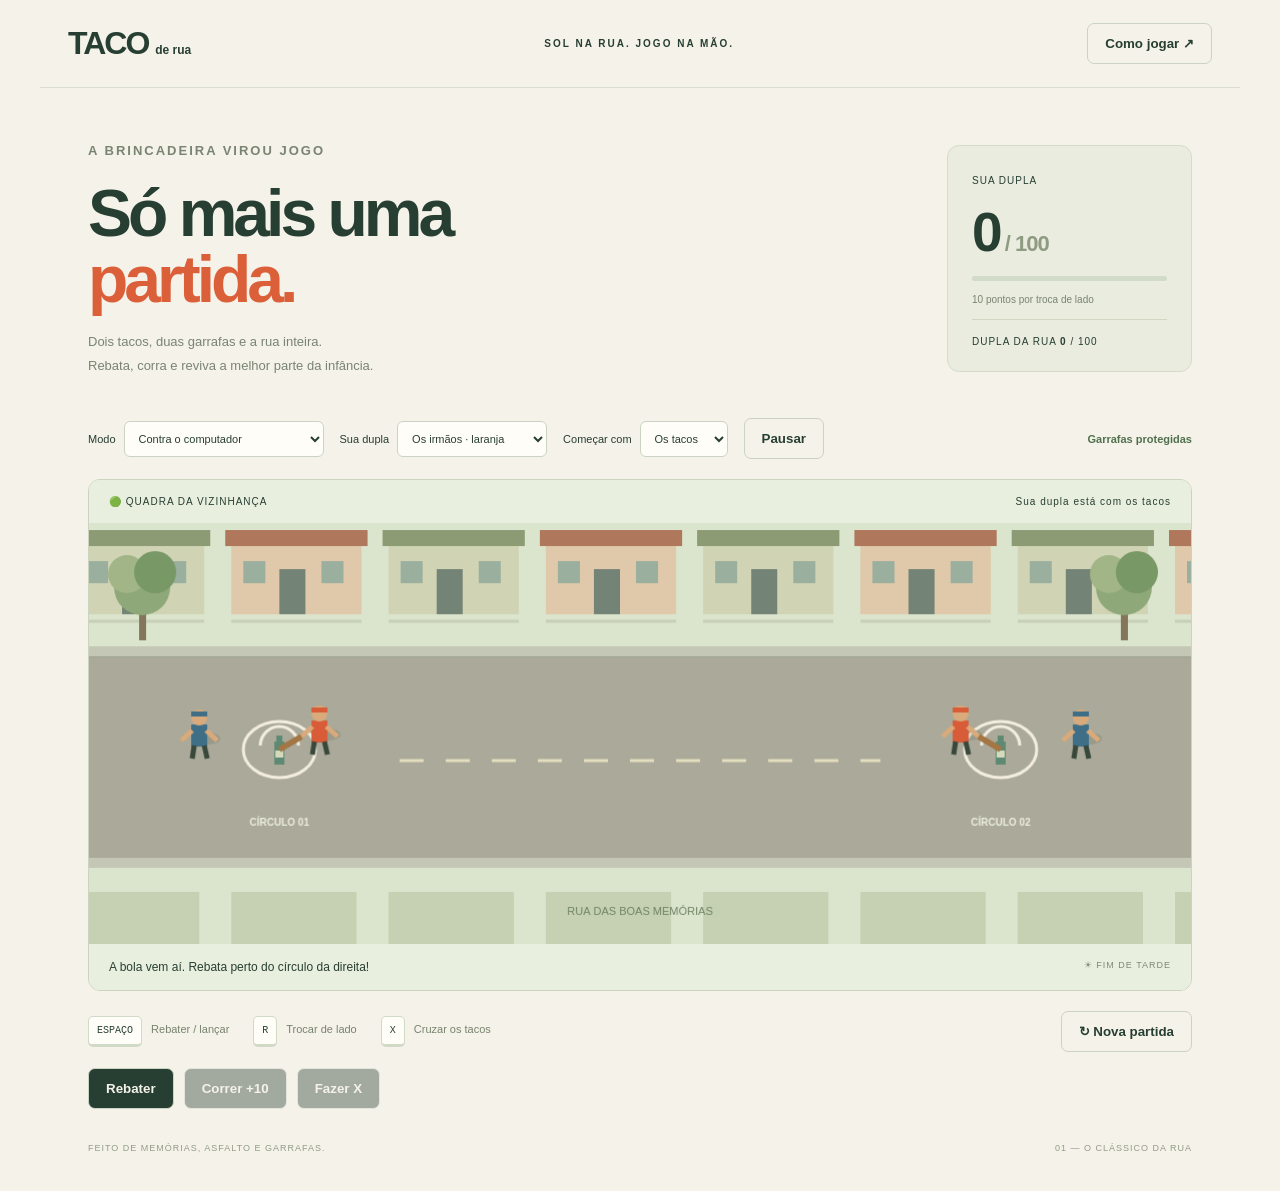
==== index.html @ e51ecdd3 "Add playable taco game with solo and local two-player modes" ====
<!doctype html>
<html lang="pt-BR"><head><meta charset="utf-8"><meta name="viewport" content="width=device-width,initial-scale=1"><title>Taco de rua</title><link rel="stylesheet" href="style.css"></head>
<body><header><a href="./">TACO <small>de rua</small></a><span>SOL NA RUA. JOGO NA MÃO.</span><button id="help">Como jogar ↗</button></header><main>
<section class="intro"><div><p class="eyebrow">A BRINCADEIRA VIROU JOGO</p><h1>Só mais uma<br><em>partida.</em></h1><p>Dois tacos, duas garrafas e a rua inteira.<br>Rebata, corra e reviva a melhor parte da infância.</p></div><aside><label id="teamLabel">SUA DUPLA</label><strong><span id="score">0</span><small> / 100</small></strong><div class="progress"><i id="progress"></i></div><p>10 pontos por troca de lado</p><label><span id="enemyLabel">DUPLA DA RUA</span> <b id="enemyScore">0</b> / 100</label></aside></section>
<section class="match-options"><label>Modo <select id="mode"><option value="solo">Contra o computador</option><option value="local">2 jogadores no mesmo aparelho</option></select></label><label>Sua dupla <select id="team"><option value="orange">Os irmãos · laranja</option><option value="blue">Turma do bairro · azul</option></select></label><label>Começar com <select id="startRole"><option value="bat">Os tacos</option><option value="ball">A bolinha</option></select></label><button id="pause">Pausar</button><span id="danger">Garrafas protegidas</span></section><section class="game"><div class="strip"><span>🟢 QUADRA DA VIZINHANÇA</span><span id="phase">Com os tacos</span></div><canvas id="field" width="1100" height="420" aria-label="Rua com dois círculos, garrafas, batedores e lançadores"></canvas><div class="strip bottom"><span id="message" role="status" aria-live="polite">A bola vem aí!</span><span>☀ FIM DE TARDE</span></div></section>
<section class="controls"><span><kbd>ESPAÇO</kbd> Rebater / lançar</span><span><kbd>R</kbd> Trocar de lado</span><span><kbd>X</kbd> Cruzar os tacos</span><button id="restart">↻ Nova partida</button></section><section class="actions"><button id="hit">Rebater / lançar</button><button id="run">Correr +10</button><button id="cross">Fazer X</button><button id="aim">Alvo: direita ⇄</button><button id="claim" hidden>Gritar vitória!</button></section><section id="localControls" hidden><p><b>Jogador 1</b> · Espaço: ação · R: correr · X: finalizar · A: alvo</p><p><b>Jogador 2</b> · Enter: ação · L: correr · K: finalizar · J: alvo</p><div class="actions"><button id="p2hit">J2 · Lançar</button><button id="p2run">J2 · Correr</button><button id="p2cross">J2 · Fazer X</button><button id="p2aim">J2 · Alvo</button></div><p>As funções trocam; os controles de cada jogador continuam os mesmos. V reivindica a vitória da dupla com os tacos quando a bola fica presa no telhado.</p></section><footer>FEITO DE MEMÓRIAS, ASFALTO E GARRAFAS.<span>01 — O CLÁSSICO DA RUA</span></footer>
<dialog id="result"><p class="eyebrow">FIM DE PARTIDA</p><h2 id="resultTitle"></h2><p id="resultScore"></p><p id="resultStats"></p><button id="rematch">Bora uma revanche!</button><button id="dismissResult">Ver a rua</button></dialog><dialog id="rules"><button id="close" aria-label="Fechar">✕</button><p class="eyebrow">AS REGRAS DA NOSSA RUA</p><h2>Bora jogar taco?</h2><p>Você começa com os tacos. Use <b>Espaço</b> para rebater quando a bola chegar perto do batedor da direita. Enquanto a dupla adversária busca a bola, use <b>R</b> para trocar de círculo. Cada troca completa vale <b>10 pontos</b>.</p><p>Durante a corrida, as garrafas ficam desprotegidas. Se uma for derrubada, as duplas trocam de função. Quando estiver com a bola, use <b>Espaço</b> para lançar. A bola precisa chegar à garrafa enquanto os adversários estão fora dos círculos! Use <b>A</b> ou o botão de alvo para escolher a ponta. Aguarde buscar a bola antes de lançar de novo.</p><p>Ao chegar a <b>100 pontos</b>, use <b>X</b> para ir ao meio e cruzar os tacos no chão. Se a bola ficar presa no telhado, use <b>V</b> ou “Gritar vitória!” para vencer pela regra especial.</p><p>Escolha sua dupla e a função inicial antes de uma nova partida. Use <b>P</b> para pausar. No modo local, cada jogador controla uma dupla de dois personagens. J1 usa Espaço/R/X/A; J2 usa Enter/L/K/J. Os botões também permitem jogar juntos na mesma tela. Aplique o modo escolhido com “Nova partida”. Os pontos de cada dupla são mantidos nas trocas de função.</p><button id="play">Entendi, bora!</button></dialog><script src="game.js"></script></main></body></html>
---- style.css ----
:root{--ink:#273e32;--paper:#f5f2e9;--orange:#db603a}*{box-sizing:border-box}body{margin:0;background:var(--paper);color:var(--ink);font-family:Arial,sans-serif}header{max-width:1200px;margin:auto;height:88px;display:flex;justify-content:space-between;align-items:center;border-bottom:1px solid #d9ddcf;padding:0 28px}header a{font-size:32px;font-weight:900;letter-spacing:-2px;text-decoration:none;color:var(--ink)}header small{font-size:12px;letter-spacing:0}header>span,.eyebrow{font-size:10px;letter-spacing:2px;font-weight:700}button{background:transparent;border:1px solid #cbd3c2;border-radius:7px;padding:12px 17px;color:var(--ink);font-weight:600;cursor:pointer}button:hover{background:#e1e7d7}button:focus-visible{outline:3px solid var(--orange)}main{max-width:1160px;margin:auto;padding:38px 28px}.intro{display:flex;align-items:center;justify-content:space-between;margin-bottom:28px}.eyebrow{color:var(--orange)}h1{font-size:66px;line-height:1;letter-spacing:-4px;margin:18px 0}h1 em{font-style:normal;color:var(--orange)}.intro p{color:#798472;font-size:13px;line-height:1.8}aside{background:#e9ecdf;width:245px;padding:24px;border:1px solid #d5ddc9;border-radius:12px}aside label{font-size:10px;letter-spacing:1px}aside strong{display:block;font-size:55px;letter-spacing:-3px;margin:12px 0}aside small{font-size:22px;color:#8e9b81;letter-spacing:-1px}aside p{font-size:10px!important}aside label:last-child{display:block;border-top:1px solid #cfd7c2;padding-top:16px}.progress{background:#d2dbc7;height:5px;border-radius:5px}.progress i{display:block;background:var(--orange);width:0;height:5px;transition:width .3s}.game{border:1px solid #cbd4bf;border-radius:12px;overflow:hidden}.strip{display:flex;justify-content:space-between;padding:16px 20px;font-size:10px;letter-spacing:1px;background:#e9efdf}.bottom{font-size:12px;letter-spacing:0;min-height:46px}.bottom>span:last-child{font-size:9px;letter-spacing:1px;color:#7b8972}canvas{display:block;width:100%;background:#dce4cd}.controls{display:flex;align-items:center;gap:24px;margin-top:20px;font-size:11px;color:#77836e}.controls button{margin-left:auto}kbd{display:inline-block;background:#fffdf7;border:1px solid #d1d9c7;border-bottom-width:3px;border-radius:5px;padding:8px;margin-right:6px;color:var(--ink);font-size:10px}.actions{display:flex;gap:10px;margin-top:16px}.actions button{background:var(--ink);color:var(--paper)}button[hidden]{display:none}footer{display:flex;justify-content:space-between;margin-top:34px;font-size:9px;letter-spacing:1px;color:#929c87}dialog{background:var(--paper);color:var(--ink);border:0;border-radius:14px;max-width:480px;padding:30px;line-height:1.6}dialog::backdrop{background:#20392bce}dialog p{font-size:14px}#close{float:right;border:0}#play{background:var(--ink);color:white}@media(max-width:650px){header{height:70px;padding:0 16px}header>span{display:none}main{padding:24px 14px}h1{font-size:46px}.intro{gap:14px}.intro p{font-size:11px}.eyebrow{font-size:8px;letter-spacing:1px}aside{width:150px;padding:15px}aside strong{font-size:38px}aside small{font-size:16px}aside label{font-size:8px}.controls{flex-wrap:wrap;gap:10px}.controls button{margin-left:0}.strip{padding:12px;font-size:8px}.bottom{font-size:10px}.bottom>span:last-child{display:none}.actions button{padding:13px 9px;font-size:11px;flex:1}footer{font-size:7px}footer span{display:none}}

.match-options{display:flex;align-items:center;gap:16px;margin:20px 0;font-size:11px;flex-wrap:wrap}.match-options label{display:flex;gap:8px;align-items:center}select{font:inherit;color:var(--ink);background:#fffdf7;border:1px solid #cbd3c2;border-radius:6px;padding:10px}#danger{margin-left:auto;color:#50704d;font-weight:700}#danger.exposed{color:#c34328}button:disabled{opacity:.4;cursor:default}.actions{flex-wrap:wrap}#aim{background:#e2e8d8;color:var(--ink)}.game.paused{opacity:.65}@media(max-width:650px){.match-options{gap:10px}.match-options label{flex:1;flex-wrap:wrap}#danger{margin-left:0}.actions button{min-width:90px}}

#localControls{margin-top:20px;padding:18px;background:#e9ecdf;border-radius:10px;font-size:12px;line-height:1.6}#localControls[hidden]{display:none}#result button{margin:5px 5px 0 0}#rematch{background:var(--ink);color:white}#resultTitle{font-size:28px}select{max-width:100%}
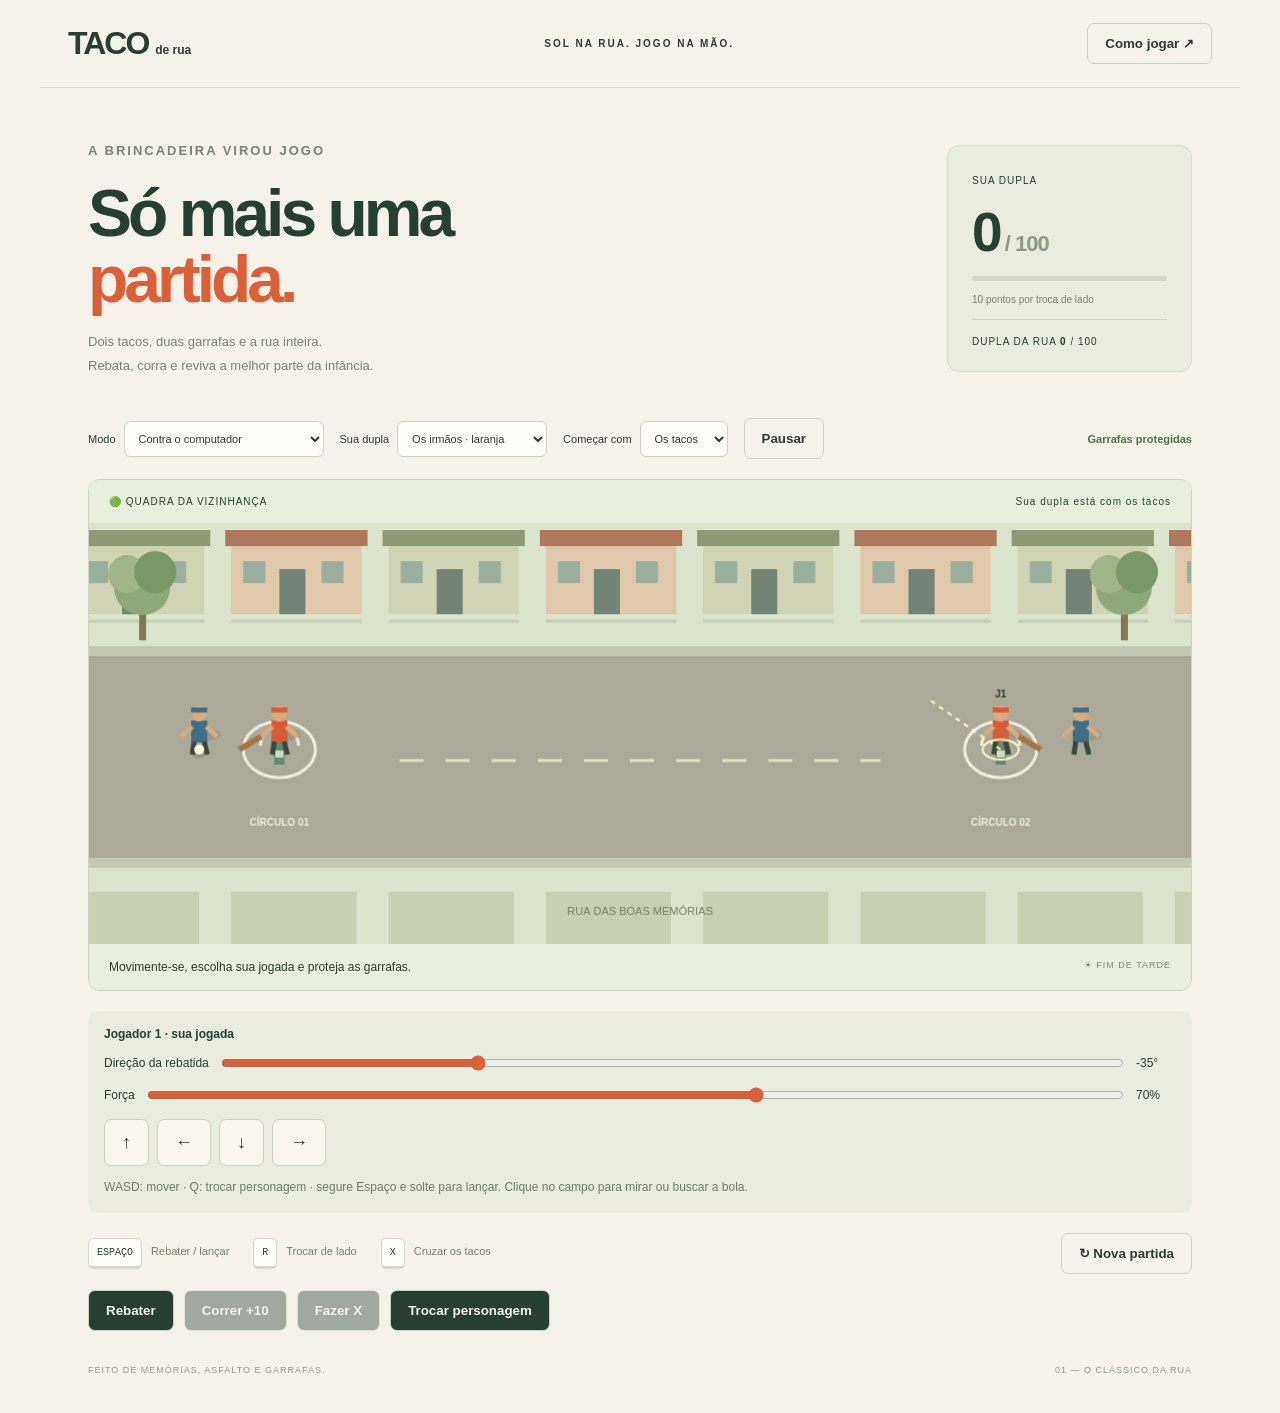
==== commit 1f2ba705: "Give taco players free movement, aimed throws and variable batting physics" ====
--- a/index.html
+++ b/index.html
@@ -3,5 +3,5 @@
 <body><header><a href="./">TACO <small>de rua</small></a><span>SOL NA RUA. JOGO NA MÃO.</span><button id="help">Como jogar ↗</button></header><main>
 <section class="intro"><div><p class="eyebrow">A BRINCADEIRA VIROU JOGO</p><h1>Só mais uma<br><em>partida.</em></h1><p>Dois tacos, duas garrafas e a rua inteira.<br>Rebata, corra e reviva a melhor parte da infância.</p></div><aside><label id="teamLabel">SUA DUPLA</label><strong><span id="score">0</span><small> / 100</small></strong><div class="progress"><i id="progress"></i></div><p>10 pontos por troca de lado</p><label><span id="enemyLabel">DUPLA DA RUA</span> <b id="enemyScore">0</b> / 100</label></aside></section>
 <section class="match-options"><label>Modo <select id="mode"><option value="solo">Contra o computador</option><option value="local">2 jogadores no mesmo aparelho</option></select></label><label>Sua dupla <select id="team"><option value="orange">Os irmãos · laranja</option><option value="blue">Turma do bairro · azul</option></select></label><label>Começar com <select id="startRole"><option value="bat">Os tacos</option><option value="ball">A bolinha</option></select></label><button id="pause">Pausar</button><span id="danger">Garrafas protegidas</span></section><section class="game"><div class="strip"><span>🟢 QUADRA DA VIZINHANÇA</span><span id="phase">Com os tacos</span></div><canvas id="field" width="1100" height="420" aria-label="Rua com dois círculos, garrafas, batedores e lançadores"></canvas><div class="strip bottom"><span id="message" role="status" aria-live="polite">A bola vem aí!</span><span>☀ FIM DE TARDE</span></div></section>
-<section class="controls"><span><kbd>ESPAÇO</kbd> Rebater / lançar</span><span><kbd>R</kbd> Trocar de lado</span><span><kbd>X</kbd> Cruzar os tacos</span><button id="restart">↻ Nova partida</button></section><section class="actions"><button id="hit">Rebater / lançar</button><button id="run">Correr +10</button><button id="cross">Fazer X</button><button id="aim">Alvo: direita ⇄</button><button id="claim" hidden>Gritar vitória!</button></section><section id="localControls" hidden><p><b>Jogador 1</b> · Espaço: ação · R: correr · X: finalizar · A: alvo</p><p><b>Jogador 2</b> · Enter: ação · L: correr · K: finalizar · J: alvo</p><div class="actions"><button id="p2hit">J2 · Lançar</button><button id="p2run">J2 · Correr</button><button id="p2cross">J2 · Fazer X</button><button id="p2aim">J2 · Alvo</button></div><p>As funções trocam; os controles de cada jogador continuam os mesmos. V reivindica a vitória da dupla com os tacos quando a bola fica presa no telhado.</p></section><footer>FEITO DE MEMÓRIAS, ASFALTO E GARRAFAS.<span>01 — O CLÁSSICO DA RUA</span></footer>
-<dialog id="result"><p class="eyebrow">FIM DE PARTIDA</p><h2 id="resultTitle"></h2><p id="resultScore"></p><p id="resultStats"></p><button id="rematch">Bora uma revanche!</button><button id="dismissResult">Ver a rua</button></dialog><dialog id="rules"><button id="close" aria-label="Fechar">✕</button><p class="eyebrow">AS REGRAS DA NOSSA RUA</p><h2>Bora jogar taco?</h2><p>Você começa com os tacos. Use <b>Espaço</b> para rebater quando a bola chegar perto do batedor da direita. Enquanto a dupla adversária busca a bola, use <b>R</b> para trocar de círculo. Cada troca completa vale <b>10 pontos</b>.</p><p>Durante a corrida, as garrafas ficam desprotegidas. Se uma for derrubada, as duplas trocam de função. Quando estiver com a bola, use <b>Espaço</b> para lançar. A bola precisa chegar à garrafa enquanto os adversários estão fora dos círculos! Use <b>A</b> ou o botão de alvo para escolher a ponta. Aguarde buscar a bola antes de lançar de novo.</p><p>Ao chegar a <b>100 pontos</b>, use <b>X</b> para ir ao meio e cruzar os tacos no chão. Se a bola ficar presa no telhado, use <b>V</b> ou “Gritar vitória!” para vencer pela regra especial.</p><p>Escolha sua dupla e a função inicial antes de uma nova partida. Use <b>P</b> para pausar. No modo local, cada jogador controla uma dupla de dois personagens. J1 usa Espaço/R/X/A; J2 usa Enter/L/K/J. Os botões também permitem jogar juntos na mesma tela. Aplique o modo escolhido com “Nova partida”. Os pontos de cada dupla são mantidos nas trocas de função.</p><button id="play">Entendi, bora!</button></dialog><script src="game.js"></script></main></body></html>
+<section class="skill-controls"><div><b>Jogador 1 · sua jogada</b><label>Direção da rebatida <input id="angle1" type="range" min="-80" max="80" value="-35"><output id="angleValue1">-35°</output></label><label>Força <input id="power1" type="range" min="20" max="100" value="70"><output id="powerValue1">70%</output></label><div class="dpad" aria-label="Movimento do jogador 1"><button data-move="w">↑</button><button data-move="a">←</button><button data-move="s">↓</button><button data-move="d">→</button></div><p>WASD: mover · Q: trocar personagem · segure Espaço e solte para lançar. Clique no campo para mirar ou buscar a bola.</p></div><div id="skill2" hidden><b>Jogador 2 · sua jogada</b><label>Direção da rebatida <input id="angle2" type="range" min="-80" max="80" value="35"><output id="angleValue2">35°</output></label><label>Força <input id="power2" type="range" min="20" max="100" value="70"><output id="powerValue2">70%</output></label><div class="dpad" aria-label="Movimento do jogador 2"><button data-move="arrowup">↑</button><button data-move="arrowleft">←</button><button data-move="arrowdown">↓</button><button data-move="arrowright">→</button></div><p>Setas: mover · /: trocar personagem · segure Enter e solte para lançar.</p></div></section><section class="controls"><span><kbd>ESPAÇO</kbd> Rebater / lançar</span><span><kbd>R</kbd> Trocar de lado</span><span><kbd>X</kbd> Cruzar os tacos</span><button id="restart">↻ Nova partida</button></section><section class="actions"><button id="hit">Rebater / lançar</button><button id="run">Correr +10</button><button id="cross">Fazer X</button><button id="switch">Trocar personagem</button><button id="aim">Alvo: direita ⇄</button><button id="claim" hidden>Gritar vitória!</button></section><section id="localControls" hidden><p><b>Jogador 1</b> · Espaço: ação · R: correr · X: finalizar · Q: trocar personagem</p><p><b>Jogador 2</b> · Enter: ação · L: correr · K: finalizar · /: trocar personagem</p><div class="actions"><button id="p2hit">J2 · Lançar</button><button id="p2run">J2 · Correr</button><button id="p2cross">J2 · Fazer X</button><button id="p2switch">J2 · Trocar personagem</button><button id="p2aim">J2 · Alvo</button></div><p>As funções trocam; os controles de cada jogador continuam os mesmos. V reivindica a vitória da dupla com os tacos quando a bola fica presa no telhado.</p></section><footer>FEITO DE MEMÓRIAS, ASFALTO E GARRAFAS.<span>01 — O CLÁSSICO DA RUA</span></footer>
+<dialog id="result"><p class="eyebrow">FIM DE PARTIDA</p><h2 id="resultTitle"></h2><p id="resultScore"></p><p id="resultStats"></p><button id="rematch">Bora uma revanche!</button><button id="dismissResult">Ver a rua</button></dialog><dialog id="rules"><button id="close" aria-label="Fechar">✕</button><p class="eyebrow">AS REGRAS DA NOSSA RUA</p><h2>Bora jogar taco?</h2><p><b>Movimento livre:</b> J1 usa WASD e Q para alternar os dois personagens. J2 usa as setas e / para alternar. Fora do círculo, sua garrafa fica vulnerável. R (J1) ou L (J2) manda a dupla correr para os círculos opostos; você também pode mover cada personagem manualmente.</p><p><b>Rebatida:</b> escolha direção e força nos controles e aperte Espaço (J1) ou Enter (J2) quando a bola estiver perto do taco. A posição, a direção e a força mudam onde a bola cai.</p><p><b>Bolinha:</b> mova seu personagem até a bola para pegá-la. Clique no campo para mandar o personagem selecionado até um ponto; com a bola na mão, o clique ajusta a mira. Escolha uma garrafa com o botão de alvo ou mire livremente. Segure Espaço/Enter para carregar e solte para lançar. Os botões lançam usando a força escolhida.</p><p>Cada troca completa vale 10 pontos. Aos 100, X (J1) ou K (J2) leva os tacos ao meio. A bola presa num telhado permite gritar vitória com V. P pausa. O modo e a dupla escolhidos são aplicados em “Nova partida”.</p><button id="play">Entendi, bora!</button></dialog><script src="game.js"></script></main></body></html>
--- a/style.css
+++ b/style.css
@@ -3,3 +3,7 @@
 .match-options{display:flex;align-items:center;gap:16px;margin:20px 0;font-size:11px;flex-wrap:wrap}.match-options label{display:flex;gap:8px;align-items:center}select{font:inherit;color:var(--ink);background:#fffdf7;border:1px solid #cbd3c2;border-radius:6px;padding:10px}#danger{margin-left:auto;color:#50704d;font-weight:700}#danger.exposed{color:#c34328}button:disabled{opacity:.4;cursor:default}.actions{flex-wrap:wrap}#aim{background:#e2e8d8;color:var(--ink)}.game.paused{opacity:.65}@media(max-width:650px){.match-options{gap:10px}.match-options label{flex:1;flex-wrap:wrap}#danger{margin-left:0}.actions button{min-width:90px}}
 
 #localControls{margin-top:20px;padding:18px;background:#e9ecdf;border-radius:10px;font-size:12px;line-height:1.6}#localControls[hidden]{display:none}#result button{margin:5px 5px 0 0}#rematch{background:var(--ink);color:white}#resultTitle{font-size:28px}select{max-width:100%}
+
+.skill-controls{display:flex;gap:20px;margin-top:20px}.skill-controls>div{flex:1;background:#e9ecdf;padding:16px;border-radius:10px;font-size:12px}.skill-controls label{display:flex;align-items:center;gap:10px;margin-top:12px;flex-wrap:wrap}.skill-controls input{flex:1;min-width:90px;accent-color:var(--orange)}.skill-controls output{min-width:40px}.skill-controls p{color:#6d7e65;line-height:1.6;margin-bottom:0}#skill2[hidden]{display:none}canvas{touch-action:none}.actions button{touch-action:manipulation}@media(max-width:650px){.skill-controls{flex-direction:column}}
+
+.dpad{display:flex;gap:8px;margin-top:14px}.dpad button{min-width:45px;font-size:18px;background:#f8f6ec;touch-action:none;user-select:none}.dpad button:active{background:#d4ddc7}
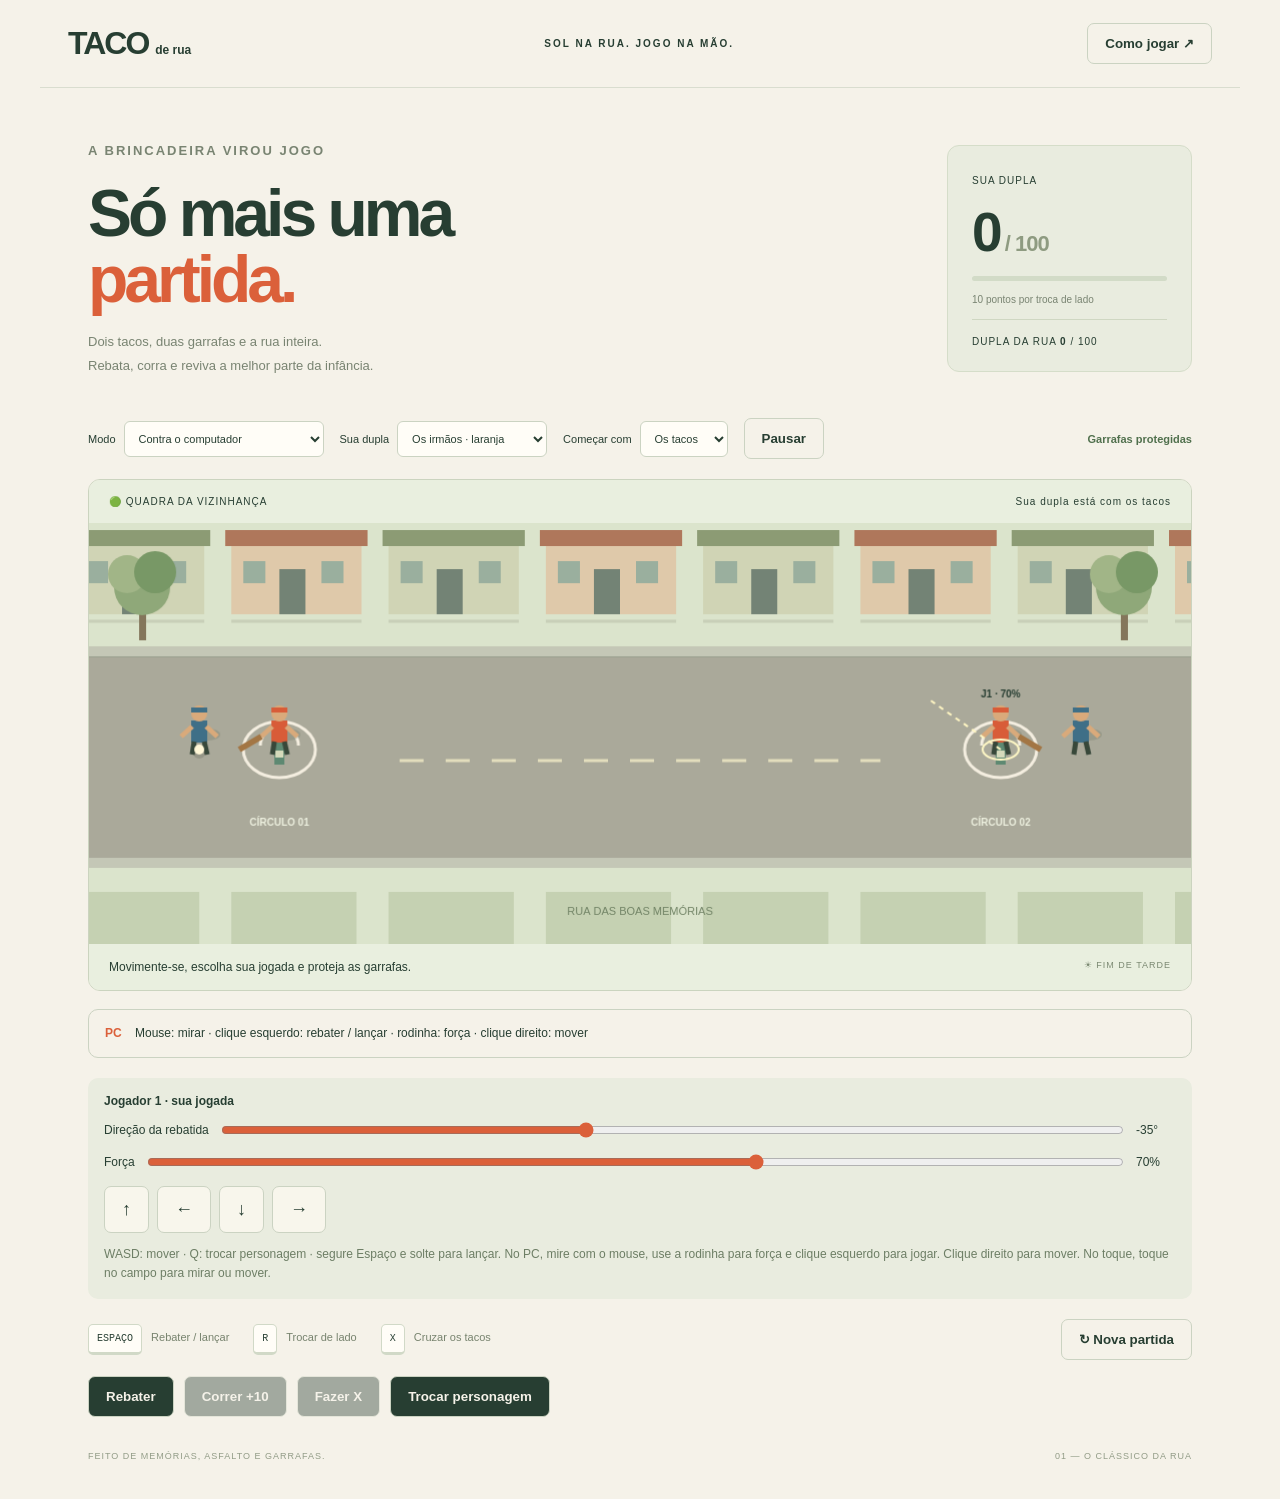
==== commit b6ad1558: "Add mouse aiming, click actions and scroll power controls" ====
--- a/index.html
+++ b/index.html
@@ -3,5 +3,5 @@
 <body><header><a href="./">TACO <small>de rua</small></a><span>SOL NA RUA. JOGO NA MÃO.</span><button id="help">Como jogar ↗</button></header><main>
 <section class="intro"><div><p class="eyebrow">A BRINCADEIRA VIROU JOGO</p><h1>Só mais uma<br><em>partida.</em></h1><p>Dois tacos, duas garrafas e a rua inteira.<br>Rebata, corra e reviva a melhor parte da infância.</p></div><aside><label id="teamLabel">SUA DUPLA</label><strong><span id="score">0</span><small> / 100</small></strong><div class="progress"><i id="progress"></i></div><p>10 pontos por troca de lado</p><label><span id="enemyLabel">DUPLA DA RUA</span> <b id="enemyScore">0</b> / 100</label></aside></section>
 <section class="match-options"><label>Modo <select id="mode"><option value="solo">Contra o computador</option><option value="local">2 jogadores no mesmo aparelho</option></select></label><label>Sua dupla <select id="team"><option value="orange">Os irmãos · laranja</option><option value="blue">Turma do bairro · azul</option></select></label><label>Começar com <select id="startRole"><option value="bat">Os tacos</option><option value="ball">A bolinha</option></select></label><button id="pause">Pausar</button><span id="danger">Garrafas protegidas</span></section><section class="game"><div class="strip"><span>🟢 QUADRA DA VIZINHANÇA</span><span id="phase">Com os tacos</span></div><canvas id="field" width="1100" height="420" aria-label="Rua com dois círculos, garrafas, batedores e lançadores"></canvas><div class="strip bottom"><span id="message" role="status" aria-live="polite">A bola vem aí!</span><span>☀ FIM DE TARDE</span></div></section>
-<section class="skill-controls"><div><b>Jogador 1 · sua jogada</b><label>Direção da rebatida <input id="angle1" type="range" min="-80" max="80" value="-35"><output id="angleValue1">-35°</output></label><label>Força <input id="power1" type="range" min="20" max="100" value="70"><output id="powerValue1">70%</output></label><div class="dpad" aria-label="Movimento do jogador 1"><button data-move="w">↑</button><button data-move="a">←</button><button data-move="s">↓</button><button data-move="d">→</button></div><p>WASD: mover · Q: trocar personagem · segure Espaço e solte para lançar. Clique no campo para mirar ou buscar a bola.</p></div><div id="skill2" hidden><b>Jogador 2 · sua jogada</b><label>Direção da rebatida <input id="angle2" type="range" min="-80" max="80" value="35"><output id="angleValue2">35°</output></label><label>Força <input id="power2" type="range" min="20" max="100" value="70"><output id="powerValue2">70%</output></label><div class="dpad" aria-label="Movimento do jogador 2"><button data-move="arrowup">↑</button><button data-move="arrowleft">←</button><button data-move="arrowdown">↓</button><button data-move="arrowright">→</button></div><p>Setas: mover · /: trocar personagem · segure Enter e solte para lançar.</p></div></section><section class="controls"><span><kbd>ESPAÇO</kbd> Rebater / lançar</span><span><kbd>R</kbd> Trocar de lado</span><span><kbd>X</kbd> Cruzar os tacos</span><button id="restart">↻ Nova partida</button></section><section class="actions"><button id="hit">Rebater / lançar</button><button id="run">Correr +10</button><button id="cross">Fazer X</button><button id="switch">Trocar personagem</button><button id="aim">Alvo: direita ⇄</button><button id="claim" hidden>Gritar vitória!</button></section><section id="localControls" hidden><p><b>Jogador 1</b> · Espaço: ação · R: correr · X: finalizar · Q: trocar personagem</p><p><b>Jogador 2</b> · Enter: ação · L: correr · K: finalizar · /: trocar personagem</p><div class="actions"><button id="p2hit">J2 · Lançar</button><button id="p2run">J2 · Correr</button><button id="p2cross">J2 · Fazer X</button><button id="p2switch">J2 · Trocar personagem</button><button id="p2aim">J2 · Alvo</button></div><p>As funções trocam; os controles de cada jogador continuam os mesmos. V reivindica a vitória da dupla com os tacos quando a bola fica presa no telhado.</p></section><footer>FEITO DE MEMÓRIAS, ASFALTO E GARRAFAS.<span>01 — O CLÁSSICO DA RUA</span></footer>
-<dialog id="result"><p class="eyebrow">FIM DE PARTIDA</p><h2 id="resultTitle"></h2><p id="resultScore"></p><p id="resultStats"></p><button id="rematch">Bora uma revanche!</button><button id="dismissResult">Ver a rua</button></dialog><dialog id="rules"><button id="close" aria-label="Fechar">✕</button><p class="eyebrow">AS REGRAS DA NOSSA RUA</p><h2>Bora jogar taco?</h2><p><b>Movimento livre:</b> J1 usa WASD e Q para alternar os dois personagens. J2 usa as setas e / para alternar. Fora do círculo, sua garrafa fica vulnerável. R (J1) ou L (J2) manda a dupla correr para os círculos opostos; você também pode mover cada personagem manualmente.</p><p><b>Rebatida:</b> escolha direção e força nos controles e aperte Espaço (J1) ou Enter (J2) quando a bola estiver perto do taco. A posição, a direção e a força mudam onde a bola cai.</p><p><b>Bolinha:</b> mova seu personagem até a bola para pegá-la. Clique no campo para mandar o personagem selecionado até um ponto; com a bola na mão, o clique ajusta a mira. Escolha uma garrafa com o botão de alvo ou mire livremente. Segure Espaço/Enter para carregar e solte para lançar. Os botões lançam usando a força escolhida.</p><p>Cada troca completa vale 10 pontos. Aos 100, X (J1) ou K (J2) leva os tacos ao meio. A bola presa num telhado permite gritar vitória com V. P pausa. O modo e a dupla escolhidos são aplicados em “Nova partida”.</p><button id="play">Entendi, bora!</button></dialog><script src="game.js"></script></main></body></html>
+<section class="mouse-guide"><span><b>PC</b> Mouse: mirar · clique esquerdo: rebater / lançar · rodinha: força · clique direito: mover</span><label id="mousePlayerLabel" hidden>Mouse controla <select id="mousePlayer"><option value="1">Jogador 1</option><option value="2">Jogador 2</option></select></label></section><section class="skill-controls"><div><b>Jogador 1 · sua jogada</b><label>Direção da rebatida <input id="angle1" type="range" min="-180" max="180" value="-35"><output id="angleValue1">-35°</output></label><label>Força <input id="power1" type="range" min="20" max="100" value="70"><output id="powerValue1">70%</output></label><div class="dpad" aria-label="Movimento do jogador 1"><button data-move="w">↑</button><button data-move="a">←</button><button data-move="s">↓</button><button data-move="d">→</button></div><p>WASD: mover · Q: trocar personagem · segure Espaço e solte para lançar. No PC, mire com o mouse, use a rodinha para força e clique esquerdo para jogar. Clique direito para mover. No toque, toque no campo para mirar ou mover.</p></div><div id="skill2" hidden><b>Jogador 2 · sua jogada</b><label>Direção da rebatida <input id="angle2" type="range" min="-180" max="180" value="35"><output id="angleValue2">35°</output></label><label>Força <input id="power2" type="range" min="20" max="100" value="70"><output id="powerValue2">70%</output></label><div class="dpad" aria-label="Movimento do jogador 2"><button data-move="arrowup">↑</button><button data-move="arrowleft">←</button><button data-move="arrowdown">↓</button><button data-move="arrowright">→</button></div><p>Setas: mover · /: trocar personagem · segure Enter e solte para lançar.</p></div></section><section class="controls"><span><kbd>ESPAÇO</kbd> Rebater / lançar</span><span><kbd>R</kbd> Trocar de lado</span><span><kbd>X</kbd> Cruzar os tacos</span><button id="restart">↻ Nova partida</button></section><section class="actions"><button id="hit">Rebater / lançar</button><button id="run">Correr +10</button><button id="cross">Fazer X</button><button id="switch">Trocar personagem</button><button id="aim">Alvo: direita ⇄</button><button id="claim" hidden>Gritar vitória!</button></section><section id="localControls" hidden><p><b>Jogador 1</b> · Espaço: ação · R: correr · X: finalizar · Q: trocar personagem</p><p><b>Jogador 2</b> · Enter: ação · L: correr · K: finalizar · /: trocar personagem</p><div class="actions"><button id="p2hit">J2 · Lançar</button><button id="p2run">J2 · Correr</button><button id="p2cross">J2 · Fazer X</button><button id="p2switch">J2 · Trocar personagem</button><button id="p2aim">J2 · Alvo</button></div><p>As funções trocam; os controles de cada jogador continuam os mesmos. V reivindica a vitória da dupla com os tacos quando a bola fica presa no telhado.</p></section><footer>FEITO DE MEMÓRIAS, ASFALTO E GARRAFAS.<span>01 — O CLÁSSICO DA RUA</span></footer>
+<dialog id="result"><p class="eyebrow">FIM DE PARTIDA</p><h2 id="resultTitle"></h2><p id="resultScore"></p><p id="resultStats"></p><button id="rematch">Bora uma revanche!</button><button id="dismissResult">Ver a rua</button></dialog><dialog id="rules"><button id="close" aria-label="Fechar">✕</button><p class="eyebrow">AS REGRAS DA NOSSA RUA</p><h2>Bora jogar taco?</h2><p><b>Movimento livre:</b> J1 usa WASD e Q para alternar os dois personagens. J2 usa as setas e / para alternar. Fora do círculo, sua garrafa fica vulnerável. R (J1) ou L (J2) manda a dupla correr para os círculos opostos; você também pode mover cada personagem manualmente.</p><p><b>Rebatida:</b> escolha direção e força nos controles e aperte Espaço (J1) ou Enter (J2) quando a bola estiver perto do taco. A posição, a direção e a força mudam onde a bola cai.</p><p><b>Mouse no PC:</b> mova o cursor no campo para mirar a rebatida ou o lançamento. Clique esquerdo executa a jogada com a força escolhida; a rodinha para cima aumenta a força e para baixo diminui. Clique direito manda o personagem até um ponto. No modo local, escolha qual jogador usa o mouse. A mira da rebatida permite todas as direções.</p><p><b>Bolinha:</b> mova seu personagem até a bola para pegá-la. No PC, clique direito manda o personagem selecionado até um ponto. No toque, tocar no campo ajusta a mira com a bola na mão ou manda o personagem até um ponto sem a bola. Escolha uma garrafa com o botão de alvo ou mire livremente. Segure Espaço/Enter para carregar e solte para lançar. Os botões lançam usando a força escolhida.</p><p>Cada troca completa vale 10 pontos. Aos 100, X (J1) ou K (J2) leva os tacos ao meio. A bola presa num telhado permite gritar vitória com V. P pausa. O modo e a dupla escolhidos são aplicados em “Nova partida”.</p><button id="play">Entendi, bora!</button></dialog><script src="game.js"></script></main></body></html>
--- a/style.css
+++ b/style.css
@@ -7,3 +7,5 @@
 .skill-controls{display:flex;gap:20px;margin-top:20px}.skill-controls>div{flex:1;background:#e9ecdf;padding:16px;border-radius:10px;font-size:12px}.skill-controls label{display:flex;align-items:center;gap:10px;margin-top:12px;flex-wrap:wrap}.skill-controls input{flex:1;min-width:90px;accent-color:var(--orange)}.skill-controls output{min-width:40px}.skill-controls p{color:#6d7e65;line-height:1.6;margin-bottom:0}#skill2[hidden]{display:none}canvas{touch-action:none}.actions button{touch-action:manipulation}@media(max-width:650px){.skill-controls{flex-direction:column}}
 
 .dpad{display:flex;gap:8px;margin-top:14px}.dpad button{min-width:45px;font-size:18px;background:#f8f6ec;touch-action:none;user-select:none}.dpad button:active{background:#d4ddc7}
+
+.mouse-guide{display:flex;align-items:center;justify-content:space-between;gap:14px;flex-wrap:wrap;margin-top:18px;padding:14px 16px;border:1px solid #cbd3c2;border-radius:10px;font-size:12px;line-height:1.6}.mouse-guide b{color:var(--orange);margin-right:10px}.mouse-guide label{display:flex;align-items:center;gap:8px}.mouse-guide label[hidden]{display:none}canvas{cursor:crosshair}canvas:focus-visible{outline:3px solid var(--orange);outline-offset:-3px}
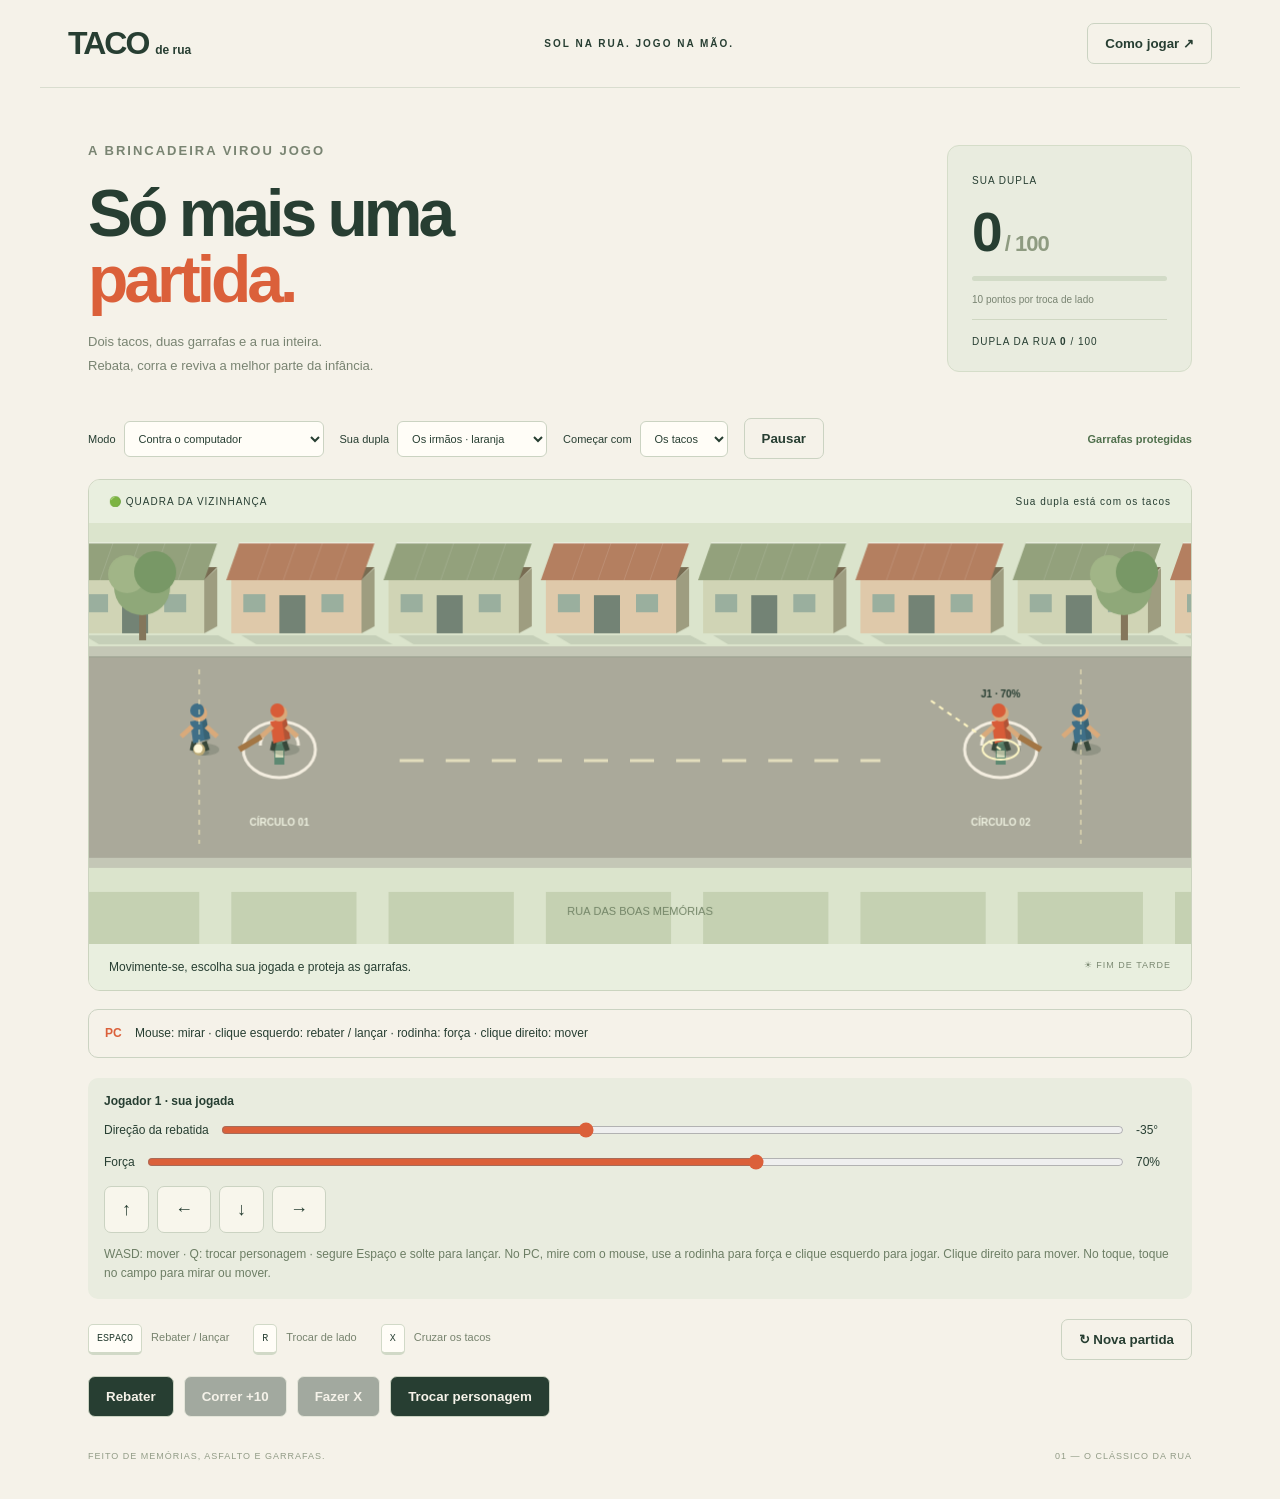
==== commit aaa6f5c4: "Fix strong bot throws and enforce pickup, aerial catch and roof rules" ====
--- a/index.html
+++ b/index.html
@@ -3,5 +3,5 @@
 <body><header><a href="./">TACO <small>de rua</small></a><span>SOL NA RUA. JOGO NA MÃO.</span><button id="help">Como jogar ↗</button></header><main>
 <section class="intro"><div><p class="eyebrow">A BRINCADEIRA VIROU JOGO</p><h1>Só mais uma<br><em>partida.</em></h1><p>Dois tacos, duas garrafas e a rua inteira.<br>Rebata, corra e reviva a melhor parte da infância.</p></div><aside><label id="teamLabel">SUA DUPLA</label><strong><span id="score">0</span><small> / 100</small></strong><div class="progress"><i id="progress"></i></div><p>10 pontos por troca de lado</p><label><span id="enemyLabel">DUPLA DA RUA</span> <b id="enemyScore">0</b> / 100</label></aside></section>
 <section class="match-options"><label>Modo <select id="mode"><option value="solo">Contra o computador</option><option value="local">2 jogadores no mesmo aparelho</option></select></label><label>Sua dupla <select id="team"><option value="orange">Os irmãos · laranja</option><option value="blue">Turma do bairro · azul</option></select></label><label>Começar com <select id="startRole"><option value="bat">Os tacos</option><option value="ball">A bolinha</option></select></label><button id="pause">Pausar</button><span id="danger">Garrafas protegidas</span></section><section class="game"><div class="strip"><span>🟢 QUADRA DA VIZINHANÇA</span><span id="phase">Com os tacos</span></div><canvas id="field" width="1100" height="420" aria-label="Rua com dois círculos, garrafas, batedores e lançadores"></canvas><div class="strip bottom"><span id="message" role="status" aria-live="polite">A bola vem aí!</span><span>☀ FIM DE TARDE</span></div></section>
-<section class="mouse-guide"><span><b>PC</b> Mouse: mirar · clique esquerdo: rebater / lançar · rodinha: força · clique direito: mover</span><label id="mousePlayerLabel" hidden>Mouse controla <select id="mousePlayer"><option value="1">Jogador 1</option><option value="2">Jogador 2</option></select></label></section><section class="skill-controls"><div><b>Jogador 1 · sua jogada</b><label>Direção da rebatida <input id="angle1" type="range" min="-180" max="180" value="-35"><output id="angleValue1">-35°</output></label><label>Força <input id="power1" type="range" min="20" max="100" value="70"><output id="powerValue1">70%</output></label><div class="dpad" aria-label="Movimento do jogador 1"><button data-move="w">↑</button><button data-move="a">←</button><button data-move="s">↓</button><button data-move="d">→</button></div><p>WASD: mover · Q: trocar personagem · segure Espaço e solte para lançar. No PC, mire com o mouse, use a rodinha para força e clique esquerdo para jogar. Clique direito para mover. No toque, toque no campo para mirar ou mover.</p></div><div id="skill2" hidden><b>Jogador 2 · sua jogada</b><label>Direção da rebatida <input id="angle2" type="range" min="-180" max="180" value="35"><output id="angleValue2">35°</output></label><label>Força <input id="power2" type="range" min="20" max="100" value="70"><output id="powerValue2">70%</output></label><div class="dpad" aria-label="Movimento do jogador 2"><button data-move="arrowup">↑</button><button data-move="arrowleft">←</button><button data-move="arrowdown">↓</button><button data-move="arrowright">→</button></div><p>Setas: mover · /: trocar personagem · segure Enter e solte para lançar.</p></div></section><section class="controls"><span><kbd>ESPAÇO</kbd> Rebater / lançar</span><span><kbd>R</kbd> Trocar de lado</span><span><kbd>X</kbd> Cruzar os tacos</span><button id="restart">↻ Nova partida</button></section><section class="actions"><button id="hit">Rebater / lançar</button><button id="run">Correr +10</button><button id="cross">Fazer X</button><button id="switch">Trocar personagem</button><button id="aim">Alvo: direita ⇄</button><button id="claim" hidden>Gritar vitória!</button></section><section id="localControls" hidden><p><b>Jogador 1</b> · Espaço: ação · R: correr · X: finalizar · Q: trocar personagem</p><p><b>Jogador 2</b> · Enter: ação · L: correr · K: finalizar · /: trocar personagem</p><div class="actions"><button id="p2hit">J2 · Lançar</button><button id="p2run">J2 · Correr</button><button id="p2cross">J2 · Fazer X</button><button id="p2switch">J2 · Trocar personagem</button><button id="p2aim">J2 · Alvo</button></div><p>As funções trocam; os controles de cada jogador continuam os mesmos. V reivindica a vitória da dupla com os tacos quando a bola fica presa no telhado.</p></section><footer>FEITO DE MEMÓRIAS, ASFALTO E GARRAFAS.<span>01 — O CLÁSSICO DA RUA</span></footer>
-<dialog id="result"><p class="eyebrow">FIM DE PARTIDA</p><h2 id="resultTitle"></h2><p id="resultScore"></p><p id="resultStats"></p><button id="rematch">Bora uma revanche!</button><button id="dismissResult">Ver a rua</button></dialog><dialog id="rules"><button id="close" aria-label="Fechar">✕</button><p class="eyebrow">AS REGRAS DA NOSSA RUA</p><h2>Bora jogar taco?</h2><p><b>Movimento livre:</b> J1 usa WASD e Q para alternar os dois personagens. J2 usa as setas e / para alternar. Fora do círculo, sua garrafa fica vulnerável. R (J1) ou L (J2) manda a dupla correr para os círculos opostos; você também pode mover cada personagem manualmente.</p><p><b>Rebatida:</b> escolha direção e força nos controles e aperte Espaço (J1) ou Enter (J2) quando a bola estiver perto do taco. A posição, a direção e a força mudam onde a bola cai.</p><p><b>Mouse no PC:</b> mova o cursor no campo para mirar a rebatida ou o lançamento. Clique esquerdo executa a jogada com a força escolhida; a rodinha para cima aumenta a força e para baixo diminui. Clique direito manda o personagem até um ponto. No modo local, escolha qual jogador usa o mouse. A mira da rebatida permite todas as direções.</p><p><b>Bolinha:</b> mova seu personagem até a bola para pegá-la. No PC, clique direito manda o personagem selecionado até um ponto. No toque, tocar no campo ajusta a mira com a bola na mão ou manda o personagem até um ponto sem a bola. Escolha uma garrafa com o botão de alvo ou mire livremente. Segure Espaço/Enter para carregar e solte para lançar. Os botões lançam usando a força escolhida.</p><p>Cada troca completa vale 10 pontos. Aos 100, X (J1) ou K (J2) leva os tacos ao meio. A bola presa num telhado permite gritar vitória com V. P pausa. O modo e a dupla escolhidos são aplicados em “Nova partida”.</p><button id="play">Entendi, bora!</button></dialog><script src="game.js"></script></main></body></html>
+<section class="mouse-guide"><span><b>PC</b> Mouse: mirar · clique esquerdo: rebater / lançar · rodinha: força · clique direito: mover</span><label id="mousePlayerLabel" hidden>Mouse controla <select id="mousePlayer"><option value="1">Jogador 1</option><option value="2">Jogador 2</option></select></label></section><section class="skill-controls"><div><b>Jogador 1 · sua jogada</b><label>Direção da rebatida <input id="angle1" type="range" min="-180" max="180" value="-35"><output id="angleValue1">-35°</output></label><label>Força <input id="power1" type="range" min="20" max="100" value="70"><output id="powerValue1">70%</output></label><div class="dpad" aria-label="Movimento do jogador 1"><button data-move="w">↑</button><button data-move="a">←</button><button data-move="s">↓</button><button data-move="d">→</button></div><p>WASD: mover · Q: trocar personagem · segure Espaço e solte para lançar. No PC, mire com o mouse, use a rodinha para força e clique esquerdo para jogar. Clique direito para mover. No toque, toque no campo para mirar ou mover.</p></div><div id="skill2" hidden><b>Jogador 2 · sua jogada</b><label>Direção da rebatida <input id="angle2" type="range" min="-180" max="180" value="35"><output id="angleValue2">35°</output></label><label>Força <input id="power2" type="range" min="20" max="100" value="70"><output id="powerValue2">70%</output></label><div class="dpad" aria-label="Movimento do jogador 2"><button data-move="arrowup">↑</button><button data-move="arrowleft">←</button><button data-move="arrowdown">↓</button><button data-move="arrowright">→</button></div><p>Setas: mover · /: trocar personagem · segure Enter e solte para lançar.</p></div></section><section class="controls"><span><kbd>ESPAÇO</kbd> Rebater / lançar</span><span><kbd>R</kbd> Trocar de lado</span><span><kbd>X</kbd> Cruzar os tacos</span><button id="restart">↻ Nova partida</button></section><section class="actions"><button id="hit">Rebater / lançar</button><button id="run">Correr +10</button><button id="cross">Fazer X</button><button id="switch">Trocar personagem</button><button id="aim">Alvo: direita ⇄</button><button id="climb">Subir no telhado</button></section><section id="localControls" hidden><p><b>Jogador 1</b> · Espaço: ação · R: correr · X: finalizar · Q: trocar personagem</p><p><b>Jogador 2</b> · Enter: ação · L: correr · K: finalizar · /: trocar personagem</p><div class="actions"><button id="p2hit">J2 · Lançar</button><button id="p2run">J2 · Correr</button><button id="p2cross">J2 · Fazer X</button><button id="p2switch">J2 · Trocar personagem</button><button id="p2climb">J2 · Subir no telhado</button><button id="p2aim">J2 · Alvo</button></div><p>As funções trocam; os controles de cada jogador continuam os mesmos. C (J1) ou M (J2) sobe/desce do telhado. Pegar uma rebatida no ar, antes de tocar o chão, dá vitória à dupla da bolinha.</p></section><footer>FEITO DE MEMÓRIAS, ASFALTO E GARRAFAS.<span>01 — O CLÁSSICO DA RUA</span></footer>
+<dialog id="result"><p class="eyebrow">FIM DE PARTIDA</p><h2 id="resultTitle"></h2><p id="resultScore"></p><p id="resultStats"></p><button id="rematch">Bora uma revanche!</button><button id="dismissResult">Ver a rua</button></dialog><dialog id="rules"><button id="close" aria-label="Fechar">✕</button><p class="eyebrow">AS REGRAS DA NOSSA RUA</p><h2>Bora jogar taco?</h2><p><b>Movimento livre:</b> J1 usa WASD e Q para alternar os dois personagens. J2 usa as setas e / para alternar. Fora do círculo, sua garrafa fica vulnerável. R (J1) ou L (J2) manda a dupla correr para os círculos opostos; você também pode mover cada personagem manualmente.</p><p><b>Rebatida:</b> escolha direção e força nos controles e aperte Espaço (J1) ou Enter (J2) quando a bola estiver perto do taco. A posição, a direção e a força mudam onde a bola cai.</p><p><b>Mouse no PC:</b> mova o cursor no campo para mirar a rebatida ou o lançamento. Clique esquerdo executa a jogada com a força escolhida; a rodinha para cima aumenta a força e para baixo diminui. Clique direito manda o personagem até um ponto. No modo local, escolha qual jogador usa o mouse. A mira da rebatida permite todas as direções.</p><p><b>Bolinha:</b> mova seu personagem até a bola para pegá-la. No PC, clique direito manda o personagem selecionado até um ponto. No toque, tocar no campo ajusta a mira com a bola na mão ou manda o personagem até um ponto sem a bola. Escolha uma garrafa com o botão de alvo ou mire livremente. Segure Espaço/Enter para carregar e solte para lançar. Os botões lançam usando a força escolhida.</p><p>Cada troca completa vale 10 pontos. Aos 100, X (J1) ou K (J2) leva os tacos ao meio. Se a bola ficar no telhado, a corrida continua até 100 pontos. A dupla da bola usa C (J1), M (J2) ou o botão para subir, recuperar e depois descer. Não pode lançar de cima do telhado. Pegar uma rebatida no ar, antes do primeiro toque no chão, dá vitória à dupla da bola. Depois de pegar a bola, o lançador pode recuar, mas não avançar além da linha de coleta. Uma nova rebatida permite buscar a bola mais à frente. P pausa. O modo e a dupla escolhidos são aplicados em “Nova partida”.</p><button id="play">Entendi, bora!</button></dialog><script src="game.js"></script></main></body></html>
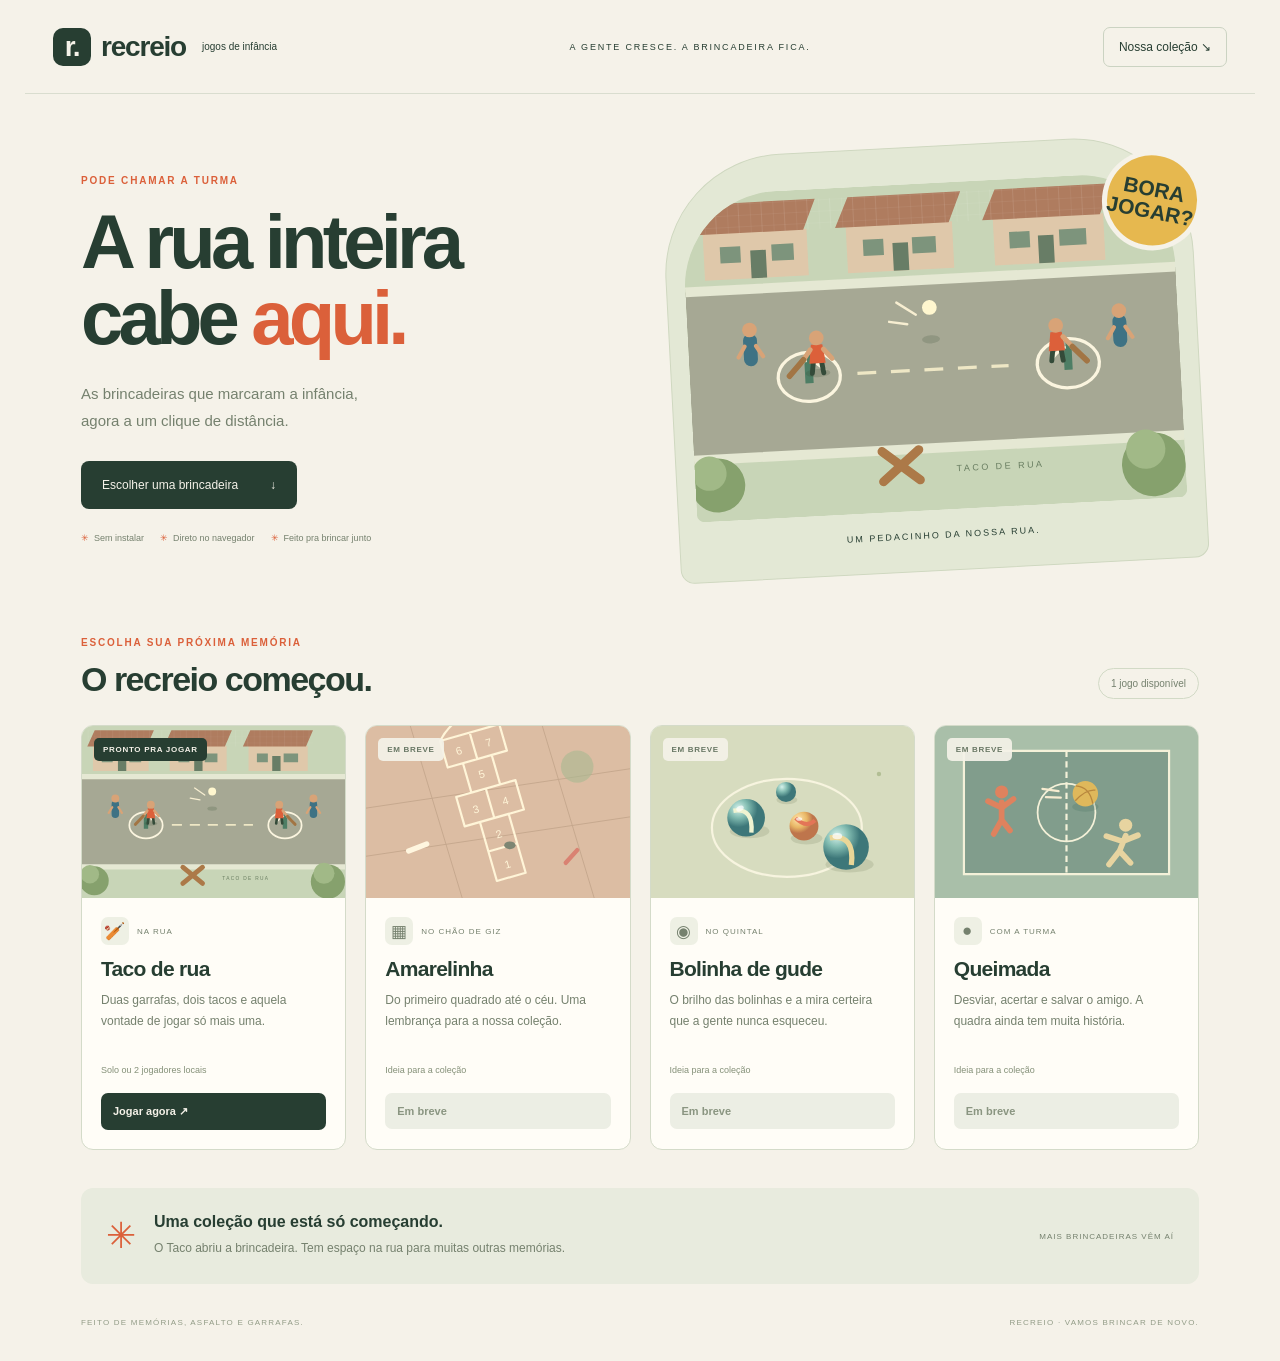
==== commit c6129a71: "Add illustrated childhood games hub with fullscreen player and Taco resume" ====
--- a/index.html
+++ b/index.html
@@ -1,7 +1,14 @@
 <!doctype html>
-<html lang="pt-BR"><head><meta charset="utf-8"><meta name="viewport" content="width=device-width,initial-scale=1"><title>Taco de rua</title><link rel="stylesheet" href="style.css"></head>
-<body><header><a href="./">TACO <small>de rua</small></a><span>SOL NA RUA. JOGO NA MÃO.</span><button id="help">Como jogar ↗</button></header><main>
-<section class="intro"><div><p class="eyebrow">A BRINCADEIRA VIROU JOGO</p><h1>Só mais uma<br><em>partida.</em></h1><p>Dois tacos, duas garrafas e a rua inteira.<br>Rebata, corra e reviva a melhor parte da infância.</p></div><aside><label id="teamLabel">SUA DUPLA</label><strong><span id="score">0</span><small> / 100</small></strong><div class="progress"><i id="progress"></i></div><p>10 pontos por troca de lado</p><label><span id="enemyLabel">DUPLA DA RUA</span> <b id="enemyScore">0</b> / 100</label></aside></section>
-<section class="match-options"><label>Modo <select id="mode"><option value="solo">Contra o computador</option><option value="local">2 jogadores no mesmo aparelho</option></select></label><label>Sua dupla <select id="team"><option value="orange">Os irmãos · laranja</option><option value="blue">Turma do bairro · azul</option></select></label><label>Começar com <select id="startRole"><option value="bat">Os tacos</option><option value="ball">A bolinha</option></select></label><button id="pause">Pausar</button><span id="danger">Garrafas protegidas</span></section><section class="game"><div class="strip"><span>🟢 QUADRA DA VIZINHANÇA</span><span id="phase">Com os tacos</span></div><canvas id="field" width="1100" height="420" aria-label="Rua com dois círculos, garrafas, batedores e lançadores"></canvas><div class="strip bottom"><span id="message" role="status" aria-live="polite">A bola vem aí!</span><span>☀ FIM DE TARDE</span></div></section>
-<section class="mouse-guide"><span><b>PC</b> Mouse: mirar · clique esquerdo: rebater / lançar · rodinha: força · clique direito: mover</span><label id="mousePlayerLabel" hidden>Mouse controla <select id="mousePlayer"><option value="1">Jogador 1</option><option value="2">Jogador 2</option></select></label></section><section class="skill-controls"><div><b>Jogador 1 · sua jogada</b><label>Direção da rebatida <input id="angle1" type="range" min="-180" max="180" value="-35"><output id="angleValue1">-35°</output></label><label>Força <input id="power1" type="range" min="20" max="100" value="70"><output id="powerValue1">70%</output></label><div class="dpad" aria-label="Movimento do jogador 1"><button data-move="w">↑</button><button data-move="a">←</button><button data-move="s">↓</button><button data-move="d">→</button></div><p>WASD: mover · Q: trocar personagem · segure Espaço e solte para lançar. No PC, mire com o mouse, use a rodinha para força e clique esquerdo para jogar. Clique direito para mover. No toque, toque no campo para mirar ou mover.</p></div><div id="skill2" hidden><b>Jogador 2 · sua jogada</b><label>Direção da rebatida <input id="angle2" type="range" min="-180" max="180" value="35"><output id="angleValue2">35°</output></label><label>Força <input id="power2" type="range" min="20" max="100" value="70"><output id="powerValue2">70%</output></label><div class="dpad" aria-label="Movimento do jogador 2"><button data-move="arrowup">↑</button><button data-move="arrowleft">←</button><button data-move="arrowdown">↓</button><button data-move="arrowright">→</button></div><p>Setas: mover · /: trocar personagem · segure Enter e solte para lançar.</p></div></section><section class="controls"><span><kbd>ESPAÇO</kbd> Rebater / lançar</span><span><kbd>R</kbd> Trocar de lado</span><span><kbd>X</kbd> Cruzar os tacos</span><button id="restart">↻ Nova partida</button></section><section class="actions"><button id="hit">Rebater / lançar</button><button id="run">Correr +10</button><button id="cross">Fazer X</button><button id="switch">Trocar personagem</button><button id="aim">Alvo: direita ⇄</button><button id="climb">Subir no telhado</button></section><section id="localControls" hidden><p><b>Jogador 1</b> · Espaço: ação · R: correr · X: finalizar · Q: trocar personagem</p><p><b>Jogador 2</b> · Enter: ação · L: correr · K: finalizar · /: trocar personagem</p><div class="actions"><button id="p2hit">J2 · Lançar</button><button id="p2run">J2 · Correr</button><button id="p2cross">J2 · Fazer X</button><button id="p2switch">J2 · Trocar personagem</button><button id="p2climb">J2 · Subir no telhado</button><button id="p2aim">J2 · Alvo</button></div><p>As funções trocam; os controles de cada jogador continuam os mesmos. C (J1) ou M (J2) sobe/desce do telhado. Pegar uma rebatida no ar, antes de tocar o chão, dá vitória à dupla da bolinha.</p></section><footer>FEITO DE MEMÓRIAS, ASFALTO E GARRAFAS.<span>01 — O CLÁSSICO DA RUA</span></footer>
-<dialog id="result"><p class="eyebrow">FIM DE PARTIDA</p><h2 id="resultTitle"></h2><p id="resultScore"></p><p id="resultStats"></p><button id="rematch">Bora uma revanche!</button><button id="dismissResult">Ver a rua</button></dialog><dialog id="rules"><button id="close" aria-label="Fechar">✕</button><p class="eyebrow">AS REGRAS DA NOSSA RUA</p><h2>Bora jogar taco?</h2><p><b>Movimento livre:</b> J1 usa WASD e Q para alternar os dois personagens. J2 usa as setas e / para alternar. Fora do círculo, sua garrafa fica vulnerável. R (J1) ou L (J2) manda a dupla correr para os círculos opostos; você também pode mover cada personagem manualmente.</p><p><b>Rebatida:</b> escolha direção e força nos controles e aperte Espaço (J1) ou Enter (J2) quando a bola estiver perto do taco. A posição, a direção e a força mudam onde a bola cai.</p><p><b>Mouse no PC:</b> mova o cursor no campo para mirar a rebatida ou o lançamento. Clique esquerdo executa a jogada com a força escolhida; a rodinha para cima aumenta a força e para baixo diminui. Clique direito manda o personagem até um ponto. No modo local, escolha qual jogador usa o mouse. A mira da rebatida permite todas as direções.</p><p><b>Bolinha:</b> mova seu personagem até a bola para pegá-la. No PC, clique direito manda o personagem selecionado até um ponto. No toque, tocar no campo ajusta a mira com a bola na mão ou manda o personagem até um ponto sem a bola. Escolha uma garrafa com o botão de alvo ou mire livremente. Segure Espaço/Enter para carregar e solte para lançar. Os botões lançam usando a força escolhida.</p><p>Cada troca completa vale 10 pontos. Aos 100, X (J1) ou K (J2) leva os tacos ao meio. Se a bola ficar no telhado, a corrida continua até 100 pontos. A dupla da bola usa C (J1), M (J2) ou o botão para subir, recuperar e depois descer. Não pode lançar de cima do telhado. Pegar uma rebatida no ar, antes do primeiro toque no chão, dá vitória à dupla da bola. Depois de pegar a bola, o lançador pode recuar, mas não avançar além da linha de coleta. Uma nova rebatida permite buscar a bola mais à frente. P pausa. O modo e a dupla escolhidos são aplicados em “Nova partida”.</p><button id="play">Entendi, bora!</button></dialog><script src="game.js"></script></main></body></html>
+<html lang="pt-BR">
+<head><meta charset="utf-8"><meta name="viewport" content="width=device-width, initial-scale=1"><meta name="theme-color" content="#f5f2e9"><meta name="description" content="Um lugar para reencontrar as brincadeiras da infância. Jogue taco no navegador e descubra nossa coleção."><title>Recreio — jogos de infância</title><link rel="stylesheet" href="hub.css"></head>
+<body>
+<header class="site-header"><a class="brand" href="./" aria-label="Recreio, início"><span class="brand-mark">r.</span>recreio<span class="brand-note">jogos de infância</span></a><span class="header-note">A GENTE CRESCE. A BRINCADEIRA FICA.</span><a class="collection-link" href="#colecao">Nossa coleção ↘</a></header>
+<main id="hub">
+<section class="hero"><div class="hero-copy"><p class="eyebrow">PODE CHAMAR A TURMA</p><h1>A rua inteira<br>cabe <em>aqui.</em></h1><p>As brincadeiras que marcaram a infância,<br>agora a um clique de distância.</p><a class="primary" href="#colecao">Escolher uma brincadeira <span>↓</span></a><div class="hero-tags"><span>Sem instalar</span><span>Direto no navegador</span><span>Feito pra brincar junto</span></div></div><div class="hero-art"><img src="assets/taco.svg" alt="Uma rua vista de cima com tacos, garrafas e uma bolinha"><span class="sticker">BORA<br>JOGAR?</span><span class="art-caption">UM PEDACINHO DA NOSSA RUA.</span></div></section>
+<section id="colecao" class="collection"><div class="section-heading"><div><p class="eyebrow">ESCOLHA SUA PRÓXIMA MEMÓRIA</p><h2>O recreio começou.</h2></div><span id="gameCount" class="count">1 jogo disponível</span></div><div id="gameGrid" class="game-grid"></div></section>
+<section class="memory-note"><span class="note-icon">✳</span><div><h3>Uma coleção que está só começando.</h3><p>O Taco abriu a brincadeira. Tem espaço na rua para muitas outras memórias.</p></div><span class="note-label">MAIS BRINCADEIRAS VÊM AÍ</span></section>
+<footer><span>FEITO DE MEMÓRIAS, ASFALTO E GARRAFAS.</span><span>RECREIO · VAMOS BRINCAR DE NOVO.</span></footer>
+</main>
+<section id="player" class="player" hidden aria-label="Jogo aberto"><div class="player-toolbar"><button id="backToHub">← Voltar ao hub</button><div class="playing-title"><span class="playing-dot"></span><strong id="playingTitle">Taco de rua</strong><span>AGORA É SUA VEZ</span></div><button id="fullscreen" aria-pressed="false">⛶ Tela cheia</button></div><p id="playerStatus" role="status" aria-live="polite"></p><iframe id="gameFrame" title="Taco de rua" allow="fullscreen" allowfullscreen></iframe></section>
+<script src="catalog.js"></script><script src="hub.js"></script>
+</body></html>
--- a/hub.css
+++ b/hub.css
@@ -0,0 +1 @@
+:root{--paper:#f5f2e9;--ink:#273e32;--orange:#db603a;--muted:#75816e}*{box-sizing:border-box}html{scroll-behavior:smooth}body{margin:0;background:var(--paper);color:var(--ink);font-family:Arial,sans-serif}a{color:inherit;text-decoration:none}button{font:inherit;cursor:pointer}button:focus-visible,a:focus-visible{outline:3px solid var(--orange);outline-offset:4px}[hidden]{display:none!important}.site-header{height:94px;max-width:1230px;margin:auto;display:flex;align-items:center;justify-content:space-between;padding:0 28px;border-bottom:1px solid #d9ddcf}.brand{display:flex;align-items:center;gap:10px;font-size:28px;font-weight:800;letter-spacing:-1.2px}.brand-mark{display:grid;place-items:center;width:38px;height:38px;background:var(--ink);color:var(--paper);border-radius:10px;font-size:28px}.brand-note{font-size:10px;letter-spacing:0;font-weight:400;margin-left:6px}.header-note{font-size:9px;letter-spacing:1.8px}.collection-link{font-size:12px;border:1px solid #cbd3c2;border-radius:7px;padding:12px 15px}main{max-width:1174px;margin:auto;padding:52px 28px 0}.hero{display:grid;grid-template-columns:1fr 1fr;gap:60px;align-items:center;padding-bottom:66px}.eyebrow{color:var(--orange);font-size:10px;letter-spacing:1.8px;font-weight:700;margin:0 0 18px}h1{font-size:76px;line-height:1;letter-spacing:-4.8px;margin:0 0 24px}h1 em{color:var(--orange);font-style:normal}.hero-copy>p:not(.eyebrow){color:var(--muted);font-size:15px;line-height:1.8}.primary{display:inline-flex;align-items:center;gap:32px;background:var(--ink);color:var(--paper);padding:17px 21px;border-radius:8px;font-size:12px;margin-top:12px}.primary:hover{background:#395d43}.hero-tags{display:flex;gap:16px;flex-wrap:wrap;margin-top:24px;font-size:9px;color:var(--muted)}.hero-tags span:before{content:'✳';color:var(--orange);margin-right:5px}.hero-art{position:relative;background:#e3e8d5;border-radius:120px 120px 14px 14px;transform:rotate(-3deg);padding:36px 18px 30px;border:1px solid #cfd8c0}.hero-art img{width:100%;display:block;border-radius:95px 95px 8px 8px}.sticker{position:absolute;right:-12px;top:15px;background:#e6b84f;width:100px;height:100px;border-radius:50%;display:grid;place-content:center;text-align:center;transform:rotate(14deg);font-weight:800;font-size:21px;line-height:1.05;border:5px solid var(--paper)}.art-caption{display:block;text-align:center;font-size:9px;letter-spacing:2px;margin-top:20px}.collection{scroll-margin-top:24px}.section-heading{display:flex;justify-content:space-between;align-items:end;margin-bottom:26px}.section-heading .eyebrow{margin-bottom:12px}h2{font-size:34px;letter-spacing:-1.5px;margin:0}.count{font-size:10px;color:var(--muted);border:1px solid #d2dac6;padding:9px 12px;border-radius:20px}.game-grid{display:grid;grid-template-columns:repeat(4,1fr);gap:19px}.game-card{border:1px solid #d4dbc9;border-radius:12px;overflow:hidden;background:#fffdf7;transition:transform .2s,box-shadow .2s}.game-card.playable:hover{transform:translateY(-5px);box-shadow:0 14px 28px #273e3210}.card-cover{display:block;height:172px;position:relative;background:#e2e8d8}.card-cover img{width:100%;height:100%;object-fit:cover}.badge{position:absolute;top:12px;left:12px;font-size:8px;letter-spacing:.7px;font-weight:700;padding:7px 9px;background:#f5f2e9eb;border-radius:5px;color:#687764}.badge.available{background:var(--ink);color:#f5f2e9}.card-body{padding:19px}.card-category{display:flex;align-items:center;gap:8px;color:var(--muted);font-size:8px;letter-spacing:1px}.game-icon{font-size:17px;display:grid;place-items:center;width:28px;height:28px;background:#eef0e4;border-radius:7px}.card-body h3{font-size:21px;letter-spacing:-.7px;margin:12px 0 9px}.card-body p{font-size:12px;line-height:1.7;color:var(--muted);min-height:61px;margin:0 0 14px}.players{display:block;font-size:9px;color:#849078;margin-bottom:18px}.card-button{width:100%;text-align:left;border:0;border-radius:7px;padding:12px;background:var(--ink);color:var(--paper);font-weight:600;font-size:11px}.card-button:hover{background:#395d43}.card-button:disabled{background:#eceee4;color:#8a9581;cursor:default}.memory-note{display:flex;align-items:center;gap:18px;margin-top:38px;padding:25px;background:#e8ebde;border-radius:12px}.note-icon{font-size:36px;color:var(--orange)}.memory-note h3{font-size:16px;margin:0 0 7px}.memory-note p{font-size:12px;line-height:1.7;color:var(--muted);margin:0}.note-label{margin-left:auto;white-space:nowrap;font-size:8px;letter-spacing:1px;color:var(--muted)}footer{display:flex;justify-content:space-between;padding:34px 0;font-size:8px;letter-spacing:1.2px;color:#929c87}.player{height:calc(100dvh - 94px);background:var(--paper);display:flex;flex-direction:column}.player-toolbar{min-height:64px;display:flex;align-items:center;justify-content:space-between;padding:12px 24px;gap:12px;border-bottom:1px solid #d5dbc9}.player-toolbar button{padding:10px 13px;border:1px solid #cbd3c2;border-radius:7px;background:#fffdf7;color:var(--ink);font-size:12px}.playing-title{display:flex;align-items:center;gap:10px;font-size:13px}.playing-title>span:last-child{font-size:8px;letter-spacing:1px;color:var(--muted);margin-left:10px}.playing-dot{width:7px;height:7px;border-radius:50%;background:var(--orange)}#gameFrame{flex:1;width:100%;border:0;min-height:0;background:var(--paper)}#playerStatus{margin:0;padding:0 20px;font-size:12px;line-height:1.6}#playerStatus:not(:empty){padding:10px 20px}.player:fullscreen{height:100dvh;width:100vw;background:var(--paper)}body.in-game{overflow:hidden}@media(max-width:1000px){.game-grid{grid-template-columns:repeat(2,1fr)}.hero{gap:30px}h1{font-size:62px}.header-note{display:none}.card-cover{height:200px}.note-label{display:none}}@media(max-width:600px){.site-header{height:76px;padding:0 16px}.brand{font-size:25px}.brand-note{display:none}.collection-link{font-size:10px;padding:10px}main{padding:32px 16px 0}.hero{grid-template-columns:1fr;gap:30px;padding-bottom:44px}h1{font-size:60px;letter-spacing:-3px}.hero-art{max-width:390px;width:90%;margin:0 auto;padding:20px 14px}.hero-tags{gap:10px}.sticker{width:80px;height:80px;font-size:18px}.hero-copy>p:not(.eyebrow){font-size:13px}.section-heading{align-items:center;gap:10px}h2{font-size:26px}.section-heading .eyebrow{font-size:8px;letter-spacing:1px}.count{font-size:8px;padding:8px;white-space:nowrap}.game-grid{gap:12px}.card-cover{height:128px}.badge{font-size:6px;left:8px;top:8px;padding:6px}.card-body{padding:12px}.card-body h3{font-size:18px}.card-body p{font-size:10px;min-height:68px}.card-category{font-size:7px;letter-spacing:.4px;gap:5px}.game-icon{width:23px;height:23px;font-size:15px}.players{font-size:8px;min-height:20px}.memory-note{padding:18px;gap:12px}.memory-note h3{font-size:14px}.memory-note p{font-size:11px}footer{font-size:7px}footer>span:last-child{display:none}.player{height:calc(100dvh - 76px)}.player-toolbar{padding:10px;min-height:60px}.player-toolbar button{font-size:10px;padding:10px 8px}.playing-title{font-size:11px;gap:5px}.playing-title>span:last-child{display:none}}@media(prefers-reduced-motion:reduce){html{scroll-behavior:auto}.game-card{transition:none}}
